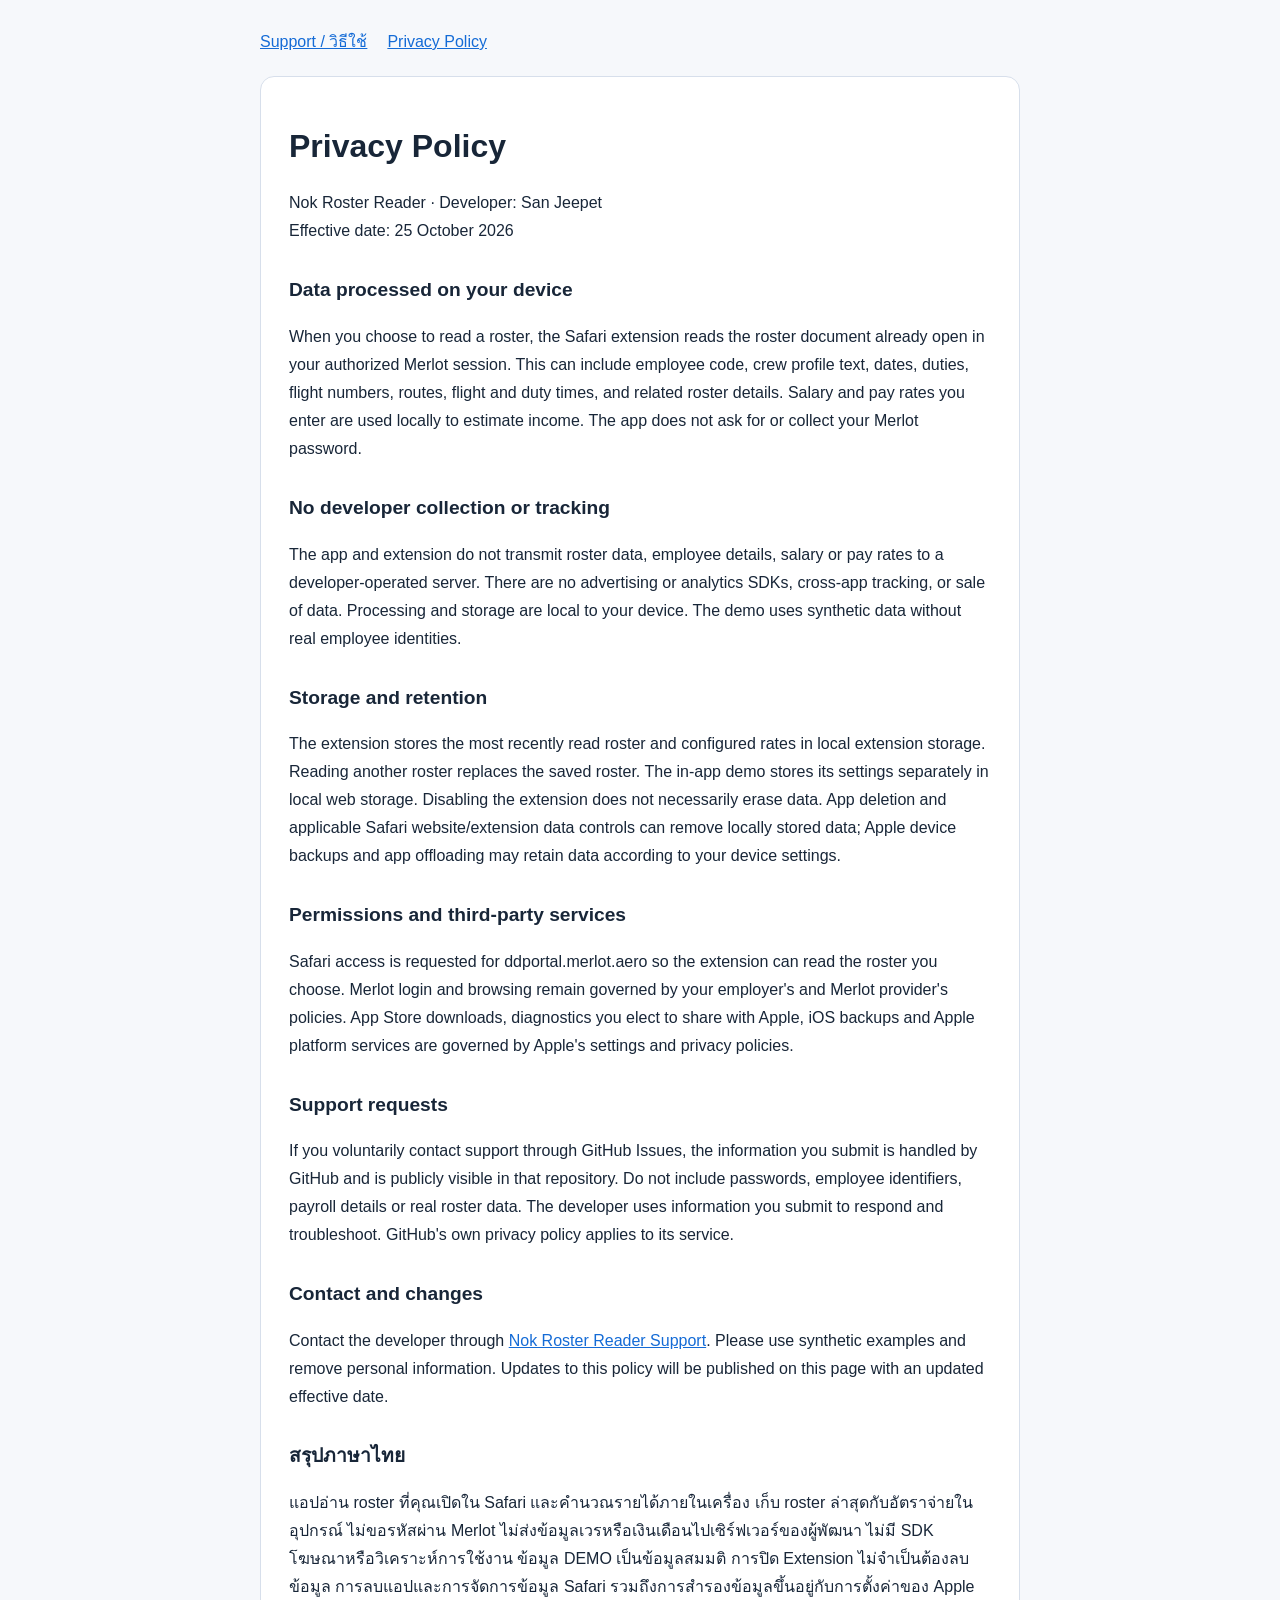
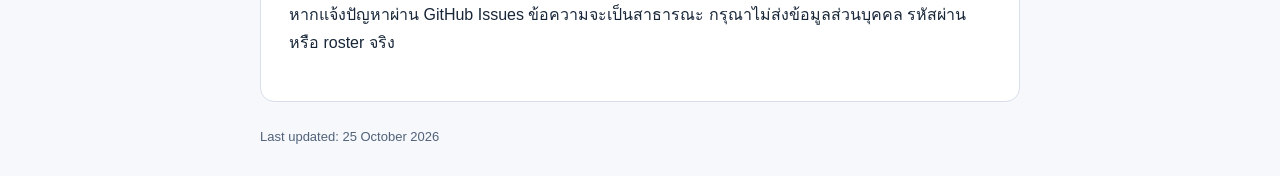
==== privacy.html @ a8490b27 "Publish support and privacy pages for Nok Roster Reader" ====
<!doctype html><html lang="en"><head><meta charset="utf-8"><meta name="viewport" content="width=device-width,initial-scale=1"><title>Nok Roster Reader — Privacy Policy</title><link rel="stylesheet" href="style.css"></head><body><nav><a href="index.html">Support / วิธีใช้</a><a href="privacy.html">Privacy Policy</a></nav><main><h1>Privacy Policy</h1><p>Nok Roster Reader · Developer: San Jeepet<br>Effective date: 25 October 2026</p><h2>Data processed on your device</h2><p>When you choose to read a roster, the Safari extension reads the roster document already open in your authorized Merlot session. This can include employee code, crew profile text, dates, duties, flight numbers, routes, flight and duty times, and related roster details. Salary and pay rates you enter are used locally to estimate income. The app does not ask for or collect your Merlot password.</p><h2>No developer collection or tracking</h2><p>The app and extension do not transmit roster data, employee details, salary or pay rates to a developer-operated server. There are no advertising or analytics SDKs, cross-app tracking, or sale of data. Processing and storage are local to your device. The demo uses synthetic data without real employee identities.</p><h2>Storage and retention</h2><p>The extension stores the most recently read roster and configured rates in local extension storage. Reading another roster replaces the saved roster. The in-app demo stores its settings separately in local web storage. Disabling the extension does not necessarily erase data. App deletion and applicable Safari website/extension data controls can remove locally stored data; Apple device backups and app offloading may retain data according to your device settings.</p><h2>Permissions and third-party services</h2><p>Safari access is requested for ddportal.merlot.aero so the extension can read the roster you choose. Merlot login and browsing remain governed by your employer's and Merlot provider's policies. App Store downloads, diagnostics you elect to share with Apple, iOS backups and Apple platform services are governed by Apple's settings and privacy policies.</p><h2>Support requests</h2><p>If you voluntarily contact support through GitHub Issues, the information you submit is handled by GitHub and is publicly visible in that repository. Do not include passwords, employee identifiers, payroll details or real roster data. The developer uses information you submit to respond and troubleshoot. GitHub's own privacy policy applies to its service.</p><h2>Contact and changes</h2><p>Contact the developer through <a href="https://github.com/Darklz/nok-roster-support/issues">Nok Roster Reader Support</a>. Please use synthetic examples and remove personal information. Updates to this policy will be published on this page with an updated effective date.</p><h2 lang="th">สรุปภาษาไทย</h2><p lang="th">แอปอ่าน roster ที่คุณเปิดใน Safari และคำนวณรายได้ภายในเครื่อง เก็บ roster ล่าสุดกับอัตราจ่ายในอุปกรณ์ ไม่ขอรหัสผ่าน Merlot ไม่ส่งข้อมูลเวรหรือเงินเดือนไปเซิร์ฟเวอร์ของผู้พัฒนา ไม่มี SDK โฆษณาหรือวิเคราะห์การใช้งาน ข้อมูล DEMO เป็นข้อมูลสมมติ การปิด Extension ไม่จำเป็นต้องลบข้อมูล การลบแอปและการจัดการข้อมูล Safari รวมถึงการสำรองข้อมูลขึ้นอยู่กับการตั้งค่าของ Apple หากแจ้งปัญหาผ่าน GitHub Issues ข้อความจะเป็นสาธารณะ กรุณาไม่ส่งข้อมูลส่วนบุคคล รหัสผ่าน หรือ roster จริง</p></main><footer>Last updated: 25 October 2026</footer></body></html>
---- style.css ----
:root{font:16px/1.75 -apple-system,BlinkMacSystemFont,"Segoe UI",sans-serif;color:#182638;background:#f6f8fb}*{box-sizing:border-box}body{max-width:800px;margin:auto;padding:28px 20px}main{background:white;border:1px solid #d7dfeb;padding:28px;border-radius:14px}h1{line-height:1.3}h2{font-size:1.2rem;margin-top:28px}nav{display:flex;gap:20px;flex-wrap:wrap;margin-bottom:20px}a{color:#146bd6}footer{font-size:13px;color:#52627a;margin-top:24px}.notice{padding:14px;background:#fff4cf;border-radius:8px}
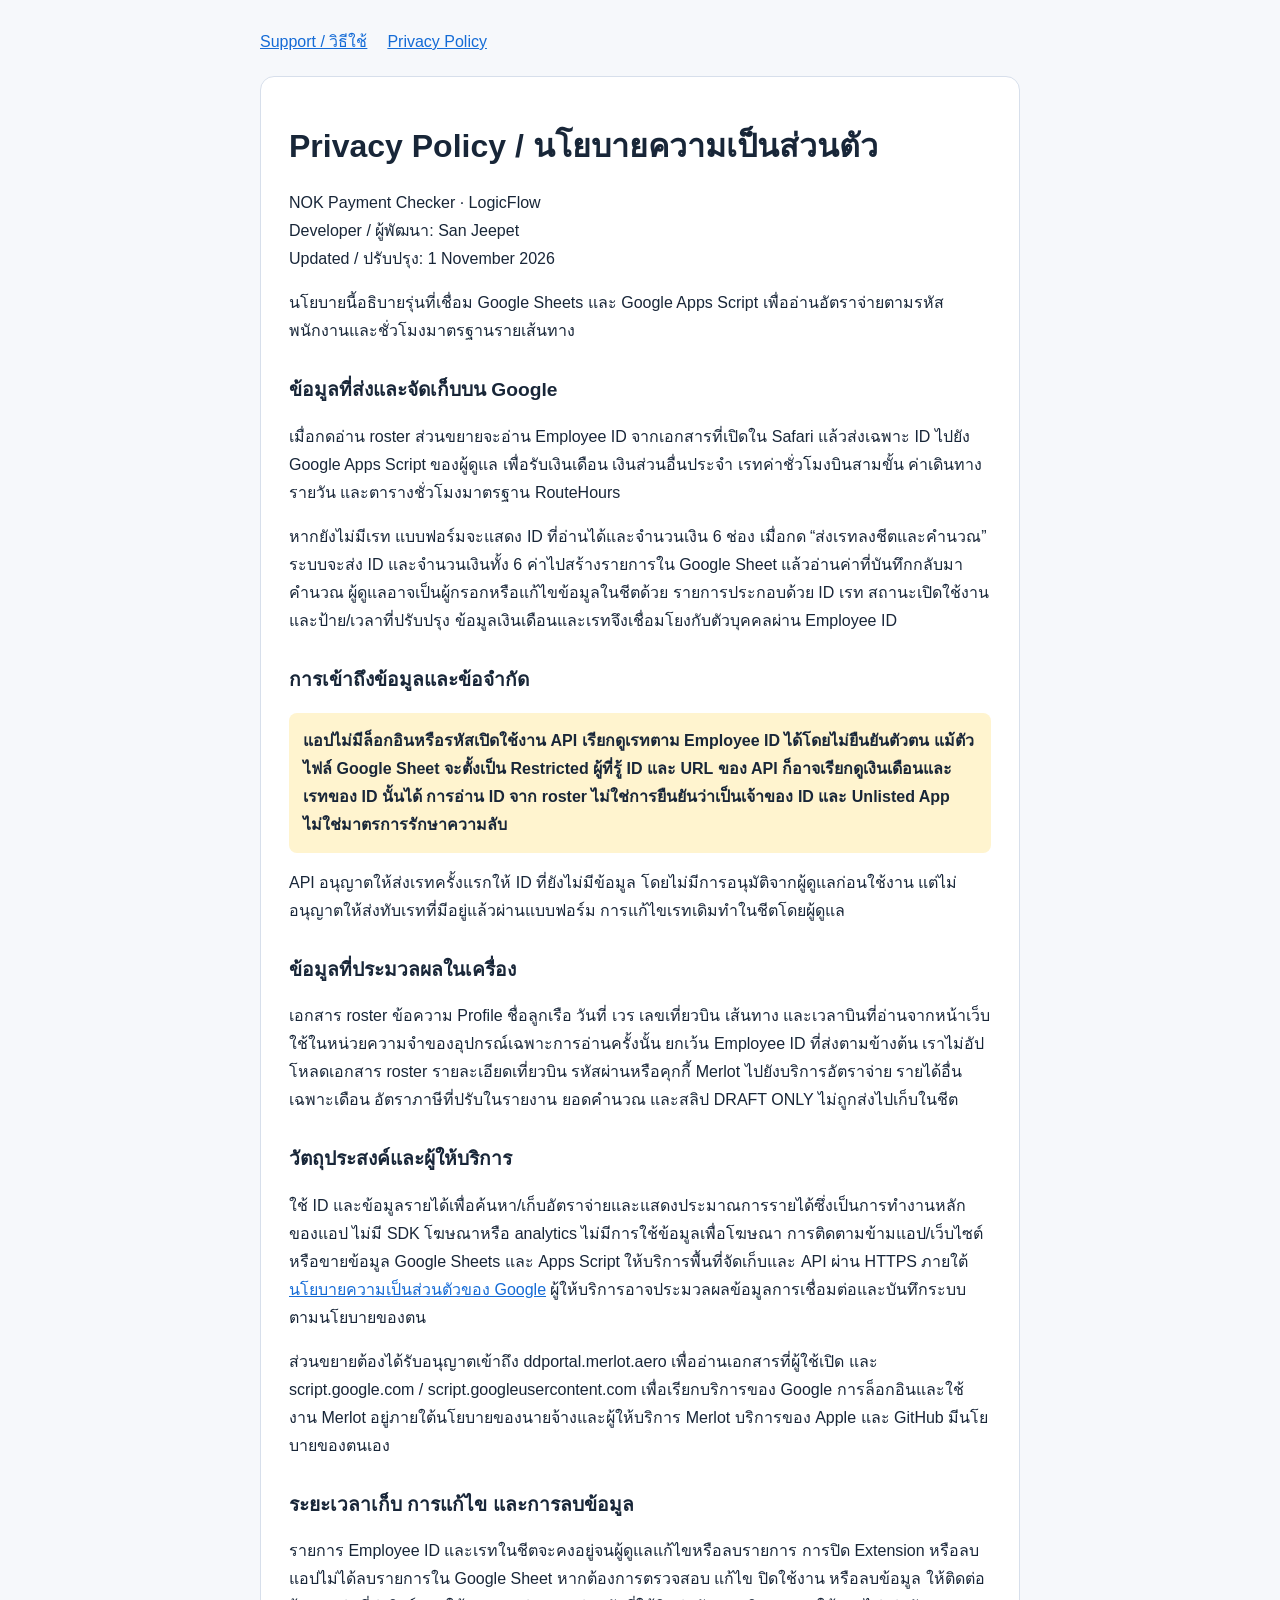
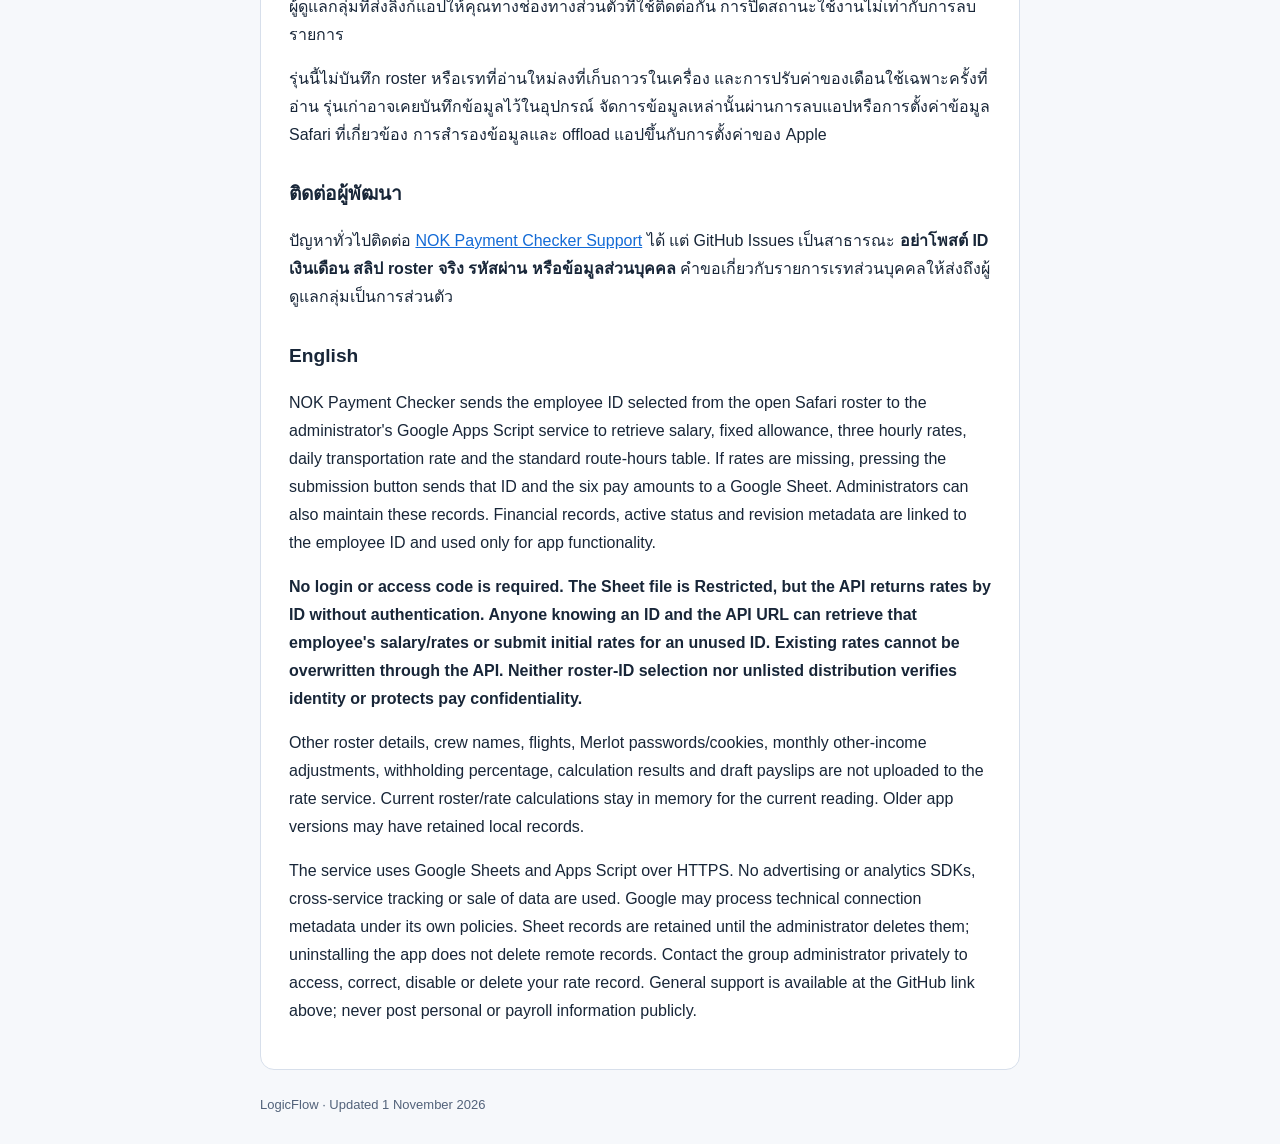
==== commit 07049627: "Update support and privacy for Google Sheets rates" ====
--- a/privacy.html
+++ b/privacy.html
@@ -1 +1,31 @@
-<!doctype html><html lang="en"><head><meta charset="utf-8"><meta name="viewport" content="width=device-width,initial-scale=1"><title>Nok Roster Reader — Privacy Policy</title><link rel="stylesheet" href="style.css"></head><body><nav><a href="index.html">Support / วิธีใช้</a><a href="privacy.html">Privacy Policy</a></nav><main><h1>Privacy Policy</h1><p>Nok Roster Reader · Developer: San Jeepet<br>Effective date: 25 October 2026</p><h2>Data processed on your device</h2><p>When you choose to read a roster, the Safari extension reads the roster document already open in your authorized Merlot session. This can include employee code, crew profile text, dates, duties, flight numbers, routes, flight and duty times, and related roster details. Salary and pay rates you enter are used locally to estimate income. The app does not ask for or collect your Merlot password.</p><h2>No developer collection or tracking</h2><p>The app and extension do not transmit roster data, employee details, salary or pay rates to a developer-operated server. There are no advertising or analytics SDKs, cross-app tracking, or sale of data. Processing and storage are local to your device. The demo uses synthetic data without real employee identities.</p><h2>Storage and retention</h2><p>The extension stores the most recently read roster and configured rates in local extension storage. Reading another roster replaces the saved roster. The in-app demo stores its settings separately in local web storage. Disabling the extension does not necessarily erase data. App deletion and applicable Safari website/extension data controls can remove locally stored data; Apple device backups and app offloading may retain data according to your device settings.</p><h2>Permissions and third-party services</h2><p>Safari access is requested for ddportal.merlot.aero so the extension can read the roster you choose. Merlot login and browsing remain governed by your employer's and Merlot provider's policies. App Store downloads, diagnostics you elect to share with Apple, iOS backups and Apple platform services are governed by Apple's settings and privacy policies.</p><h2>Support requests</h2><p>If you voluntarily contact support through GitHub Issues, the information you submit is handled by GitHub and is publicly visible in that repository. Do not include passwords, employee identifiers, payroll details or real roster data. The developer uses information you submit to respond and troubleshoot. GitHub's own privacy policy applies to its service.</p><h2>Contact and changes</h2><p>Contact the developer through <a href="https://github.com/Darklz/nok-roster-support/issues">Nok Roster Reader Support</a>. Please use synthetic examples and remove personal information. Updates to this policy will be published on this page with an updated effective date.</p><h2 lang="th">สรุปภาษาไทย</h2><p lang="th">แอปอ่าน roster ที่คุณเปิดใน Safari และคำนวณรายได้ภายในเครื่อง เก็บ roster ล่าสุดกับอัตราจ่ายในอุปกรณ์ ไม่ขอรหัสผ่าน Merlot ไม่ส่งข้อมูลเวรหรือเงินเดือนไปเซิร์ฟเวอร์ของผู้พัฒนา ไม่มี SDK โฆษณาหรือวิเคราะห์การใช้งาน ข้อมูล DEMO เป็นข้อมูลสมมติ การปิด Extension ไม่จำเป็นต้องลบข้อมูล การลบแอปและการจัดการข้อมูล Safari รวมถึงการสำรองข้อมูลขึ้นอยู่กับการตั้งค่าของ Apple หากแจ้งปัญหาผ่าน GitHub Issues ข้อความจะเป็นสาธารณะ กรุณาไม่ส่งข้อมูลส่วนบุคคล รหัสผ่าน หรือ roster จริง</p></main><footer>Last updated: 25 October 2026</footer></body></html>
+<!doctype html>
+<html lang="th">
+<head><meta charset="utf-8"><meta name="viewport" content="width=device-width,initial-scale=1"><title>NOK Payment Checker — Privacy Policy</title><link rel="stylesheet" href="style.css"></head>
+<body><nav><a href="index.html">Support / วิธีใช้</a><a href="privacy.html">Privacy Policy</a></nav><main>
+<h1>Privacy Policy / นโยบายความเป็นส่วนตัว</h1>
+<p>NOK Payment Checker · LogicFlow<br>Developer / ผู้พัฒนา: San Jeepet<br>Updated / ปรับปรุง: 1 November 2026</p>
+<p>นโยบายนี้อธิบายรุ่นที่เชื่อม Google Sheets และ Google Apps Script เพื่ออ่านอัตราจ่ายตามรหัสพนักงานและชั่วโมงมาตรฐานรายเส้นทาง</p>
+<h2>ข้อมูลที่ส่งและจัดเก็บบน Google</h2>
+<p>เมื่อกดอ่าน roster ส่วนขยายจะอ่าน Employee ID จากเอกสารที่เปิดใน Safari แล้วส่งเฉพาะ ID ไปยัง Google Apps Script ของผู้ดูแล เพื่อรับเงินเดือน เงินส่วนอื่นประจำ เรทค่าชั่วโมงบินสามขั้น ค่าเดินทางรายวัน และตารางชั่วโมงมาตรฐาน RouteHours</p>
+<p>หากยังไม่มีเรท แบบฟอร์มจะแสดง ID ที่อ่านได้และจำนวนเงิน 6 ช่อง เมื่อกด “ส่งเรทลงชีตและคำนวณ” ระบบจะส่ง ID และจำนวนเงินทั้ง 6 ค่าไปสร้างรายการใน Google Sheet แล้วอ่านค่าที่บันทึกกลับมาคำนวณ ผู้ดูแลอาจเป็นผู้กรอกหรือแก้ไขข้อมูลในชีตด้วย รายการประกอบด้วย ID เรท สถานะเปิดใช้งาน และป้าย/เวลาที่ปรับปรุง ข้อมูลเงินเดือนและเรทจึงเชื่อมโยงกับตัวบุคคลผ่าน Employee ID</p>
+<h2>การเข้าถึงข้อมูลและข้อจำกัด</h2>
+<p class="notice"><strong>แอปไม่มีล็อกอินหรือรหัสเปิดใช้งาน API เรียกดูเรทตาม Employee ID ได้โดยไม่ยืนยันตัวตน แม้ตัวไฟล์ Google Sheet จะตั้งเป็น Restricted ผู้ที่รู้ ID และ URL ของ API ก็อาจเรียกดูเงินเดือนและเรทของ ID นั้นได้ การอ่าน ID จาก roster ไม่ใช่การยืนยันว่าเป็นเจ้าของ ID และ Unlisted App ไม่ใช่มาตรการรักษาความลับ</strong></p>
+<p>API อนุญาตให้ส่งเรทครั้งแรกให้ ID ที่ยังไม่มีข้อมูล โดยไม่มีการอนุมัติจากผู้ดูแลก่อนใช้งาน แต่ไม่อนุญาตให้ส่งทับเรทที่มีอยู่แล้วผ่านแบบฟอร์ม การแก้ไขเรทเดิมทำในชีตโดยผู้ดูแล</p>
+<h2>ข้อมูลที่ประมวลผลในเครื่อง</h2>
+<p>เอกสาร roster ข้อความ Profile ชื่อลูกเรือ วันที่ เวร เลขเที่ยวบิน เส้นทาง และเวลาบินที่อ่านจากหน้าเว็บ ใช้ในหน่วยความจำของอุปกรณ์เฉพาะการอ่านครั้งนั้น ยกเว้น Employee ID ที่ส่งตามข้างต้น เราไม่อัปโหลดเอกสาร roster รายละเอียดเที่ยวบิน รหัสผ่านหรือคุกกี้ Merlot ไปยังบริการอัตราจ่าย รายได้อื่นเฉพาะเดือน อัตราภาษีที่ปรับในรายงาน ยอดคำนวณ และสลิป DRAFT ONLY ไม่ถูกส่งไปเก็บในชีต</p>
+<h2>วัตถุประสงค์และผู้ให้บริการ</h2>
+<p>ใช้ ID และข้อมูลรายได้เพื่อค้นหา/เก็บอัตราจ่ายและแสดงประมาณการรายได้ซึ่งเป็นการทำงานหลักของแอป ไม่มี SDK โฆษณาหรือ analytics ไม่มีการใช้ข้อมูลเพื่อโฆษณา การติดตามข้ามแอป/เว็บไซต์ หรือขายข้อมูล Google Sheets และ Apps Script ให้บริการพื้นที่จัดเก็บและ API ผ่าน HTTPS ภายใต้ <a href="https://policies.google.com/privacy">นโยบายความเป็นส่วนตัวของ Google</a> ผู้ให้บริการอาจประมวลผลข้อมูลการเชื่อมต่อและบันทึกระบบตามนโยบายของตน</p>
+<p>ส่วนขยายต้องได้รับอนุญาตเข้าถึง ddportal.merlot.aero เพื่ออ่านเอกสารที่ผู้ใช้เปิด และ script.google.com / script.googleusercontent.com เพื่อเรียกบริการของ Google การล็อกอินและใช้งาน Merlot อยู่ภายใต้นโยบายของนายจ้างและผู้ให้บริการ Merlot บริการของ Apple และ GitHub มีนโยบายของตนเอง</p>
+<h2>ระยะเวลาเก็บ การแก้ไข และการลบข้อมูล</h2>
+<p>รายการ Employee ID และเรทในชีตจะคงอยู่จนผู้ดูแลแก้ไขหรือลบรายการ การปิด Extension หรือลบแอปไม่ได้ลบรายการใน Google Sheet หากต้องการตรวจสอบ แก้ไข ปิดใช้งาน หรือลบข้อมูล ให้ติดต่อผู้ดูแลกลุ่มที่ส่งลิงก์แอปให้คุณทางช่องทางส่วนตัวที่ใช้ติดต่อกัน การปิดสถานะใช้งานไม่เท่ากับการลบรายการ</p>
+<p>รุ่นนี้ไม่บันทึก roster หรือเรทที่อ่านใหม่ลงที่เก็บถาวรในเครื่อง และการปรับค่าของเดือนใช้เฉพาะครั้งที่อ่าน รุ่นเก่าอาจเคยบันทึกข้อมูลไว้ในอุปกรณ์ จัดการข้อมูลเหล่านั้นผ่านการลบแอปหรือการตั้งค่าข้อมูล Safari ที่เกี่ยวข้อง การสำรองข้อมูลและ offload แอปขึ้นกับการตั้งค่าของ Apple</p>
+<h2>ติดต่อผู้พัฒนา</h2>
+<p>ปัญหาทั่วไปติดต่อ <a href="https://github.com/Darklz/nok-roster-support/issues">NOK Payment Checker Support</a> ได้ แต่ GitHub Issues เป็นสาธารณะ <strong>อย่าโพสต์ ID เงินเดือน สลิป roster จริง รหัสผ่าน หรือข้อมูลส่วนบุคคล</strong> คำขอเกี่ยวกับรายการเรทส่วนบุคคลให้ส่งถึงผู้ดูแลกลุ่มเป็นการส่วนตัว</p>
+<h2 lang="en">English</h2>
+<div lang="en">
+<p>NOK Payment Checker sends the employee ID selected from the open Safari roster to the administrator's Google Apps Script service to retrieve salary, fixed allowance, three hourly rates, daily transportation rate and the standard route-hours table. If rates are missing, pressing the submission button sends that ID and the six pay amounts to a Google Sheet. Administrators can also maintain these records. Financial records, active status and revision metadata are linked to the employee ID and used only for app functionality.</p>
+<p><strong>No login or access code is required. The Sheet file is Restricted, but the API returns rates by ID without authentication. Anyone knowing an ID and the API URL can retrieve that employee's salary/rates or submit initial rates for an unused ID. Existing rates cannot be overwritten through the API. Neither roster-ID selection nor unlisted distribution verifies identity or protects pay confidentiality.</strong></p>
+<p>Other roster details, crew names, flights, Merlot passwords/cookies, monthly other-income adjustments, withholding percentage, calculation results and draft payslips are not uploaded to the rate service. Current roster/rate calculations stay in memory for the current reading. Older app versions may have retained local records.</p>
+<p>The service uses Google Sheets and Apps Script over HTTPS. No advertising or analytics SDKs, cross-service tracking or sale of data are used. Google may process technical connection metadata under its own policies. Sheet records are retained until the administrator deletes them; uninstalling the app does not delete remote records. Contact the group administrator privately to access, correct, disable or delete your rate record. General support is available at the GitHub link above; never post personal or payroll information publicly.</p>
+</div>
+</main><footer>LogicFlow · Updated 1 November 2026</footer></body></html>
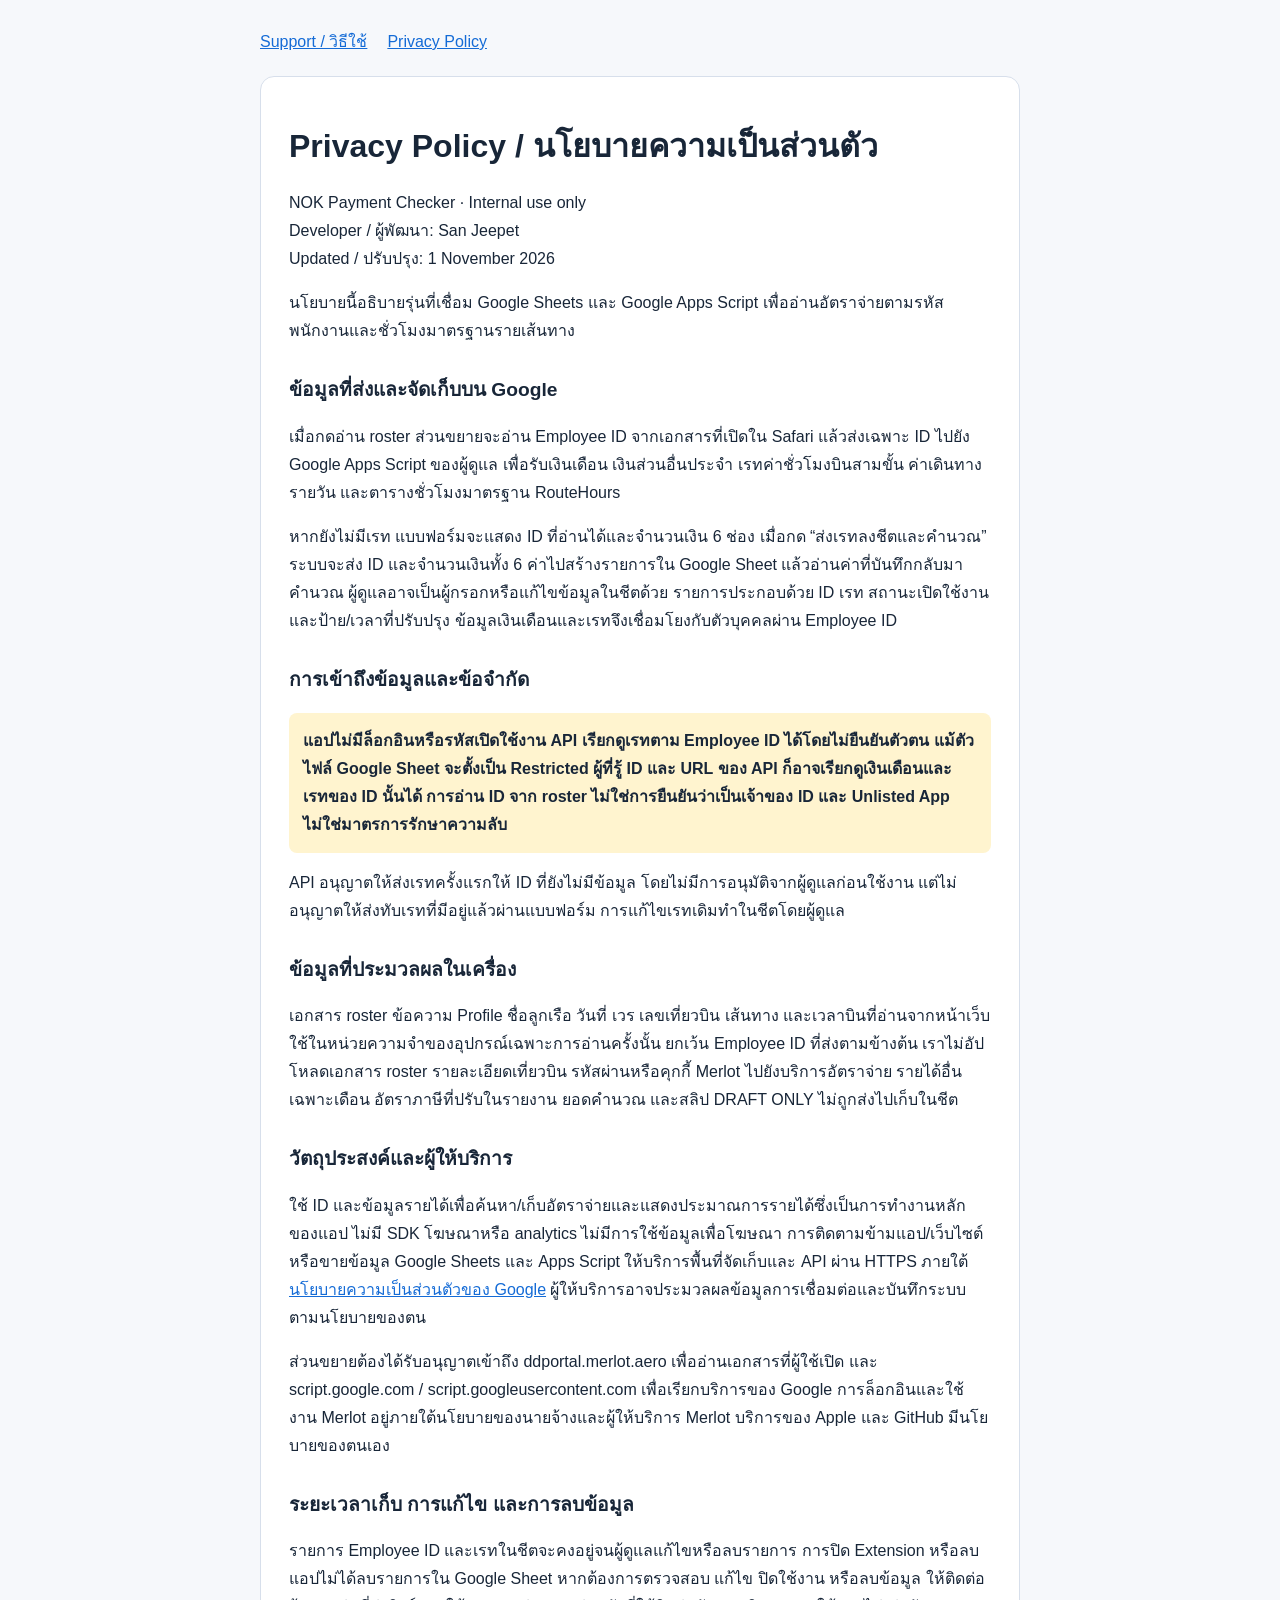
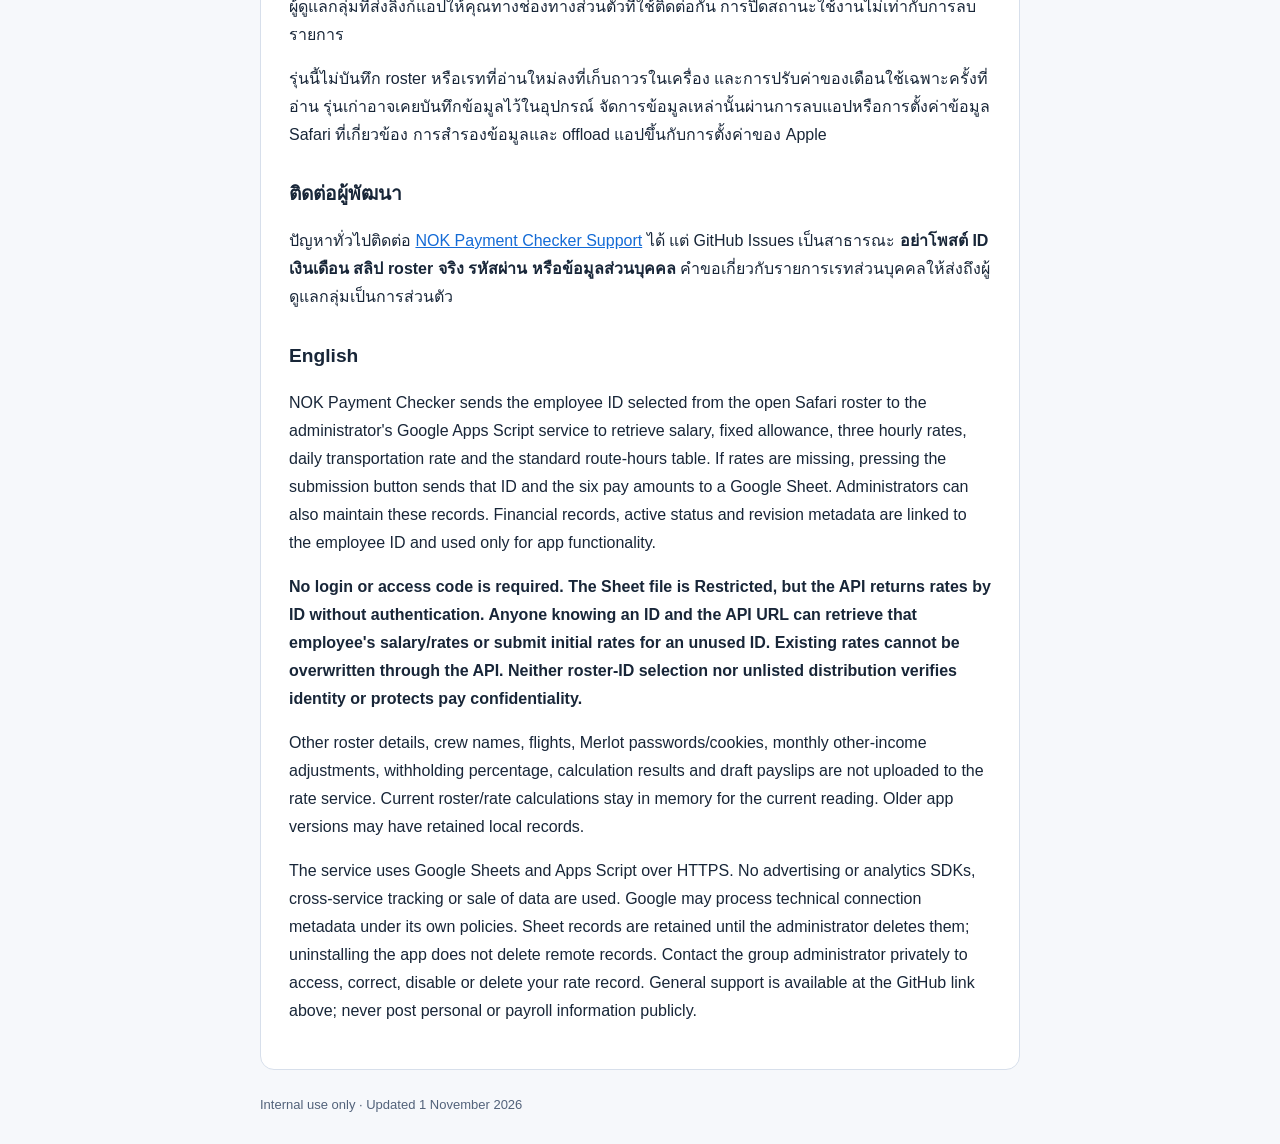
==== commit e282ffdb: "Replace LogicFlow credit with Internal use only" ====
--- a/privacy.html
+++ b/privacy.html
@@ -3,7 +3,7 @@
 <head><meta charset="utf-8"><meta name="viewport" content="width=device-width,initial-scale=1"><title>NOK Payment Checker — Privacy Policy</title><link rel="stylesheet" href="style.css"></head>
 <body><nav><a href="index.html">Support / วิธีใช้</a><a href="privacy.html">Privacy Policy</a></nav><main>
 <h1>Privacy Policy / นโยบายความเป็นส่วนตัว</h1>
-<p>NOK Payment Checker · LogicFlow<br>Developer / ผู้พัฒนา: San Jeepet<br>Updated / ปรับปรุง: 1 November 2026</p>
+<p>NOK Payment Checker · Internal use only<br>Developer / ผู้พัฒนา: San Jeepet<br>Updated / ปรับปรุง: 1 November 2026</p>
 <p>นโยบายนี้อธิบายรุ่นที่เชื่อม Google Sheets และ Google Apps Script เพื่ออ่านอัตราจ่ายตามรหัสพนักงานและชั่วโมงมาตรฐานรายเส้นทาง</p>
 <h2>ข้อมูลที่ส่งและจัดเก็บบน Google</h2>
 <p>เมื่อกดอ่าน roster ส่วนขยายจะอ่าน Employee ID จากเอกสารที่เปิดใน Safari แล้วส่งเฉพาะ ID ไปยัง Google Apps Script ของผู้ดูแล เพื่อรับเงินเดือน เงินส่วนอื่นประจำ เรทค่าชั่วโมงบินสามขั้น ค่าเดินทางรายวัน และตารางชั่วโมงมาตรฐาน RouteHours</p>
@@ -28,4 +28,4 @@
 <p>Other roster details, crew names, flights, Merlot passwords/cookies, monthly other-income adjustments, withholding percentage, calculation results and draft payslips are not uploaded to the rate service. Current roster/rate calculations stay in memory for the current reading. Older app versions may have retained local records.</p>
 <p>The service uses Google Sheets and Apps Script over HTTPS. No advertising or analytics SDKs, cross-service tracking or sale of data are used. Google may process technical connection metadata under its own policies. Sheet records are retained until the administrator deletes them; uninstalling the app does not delete remote records. Contact the group administrator privately to access, correct, disable or delete your rate record. General support is available at the GitHub link above; never post personal or payroll information publicly.</p>
 </div>
-</main><footer>LogicFlow · Updated 1 November 2026</footer></body></html>
+</main><footer>Internal use only · Updated 1 November 2026</footer></body></html>
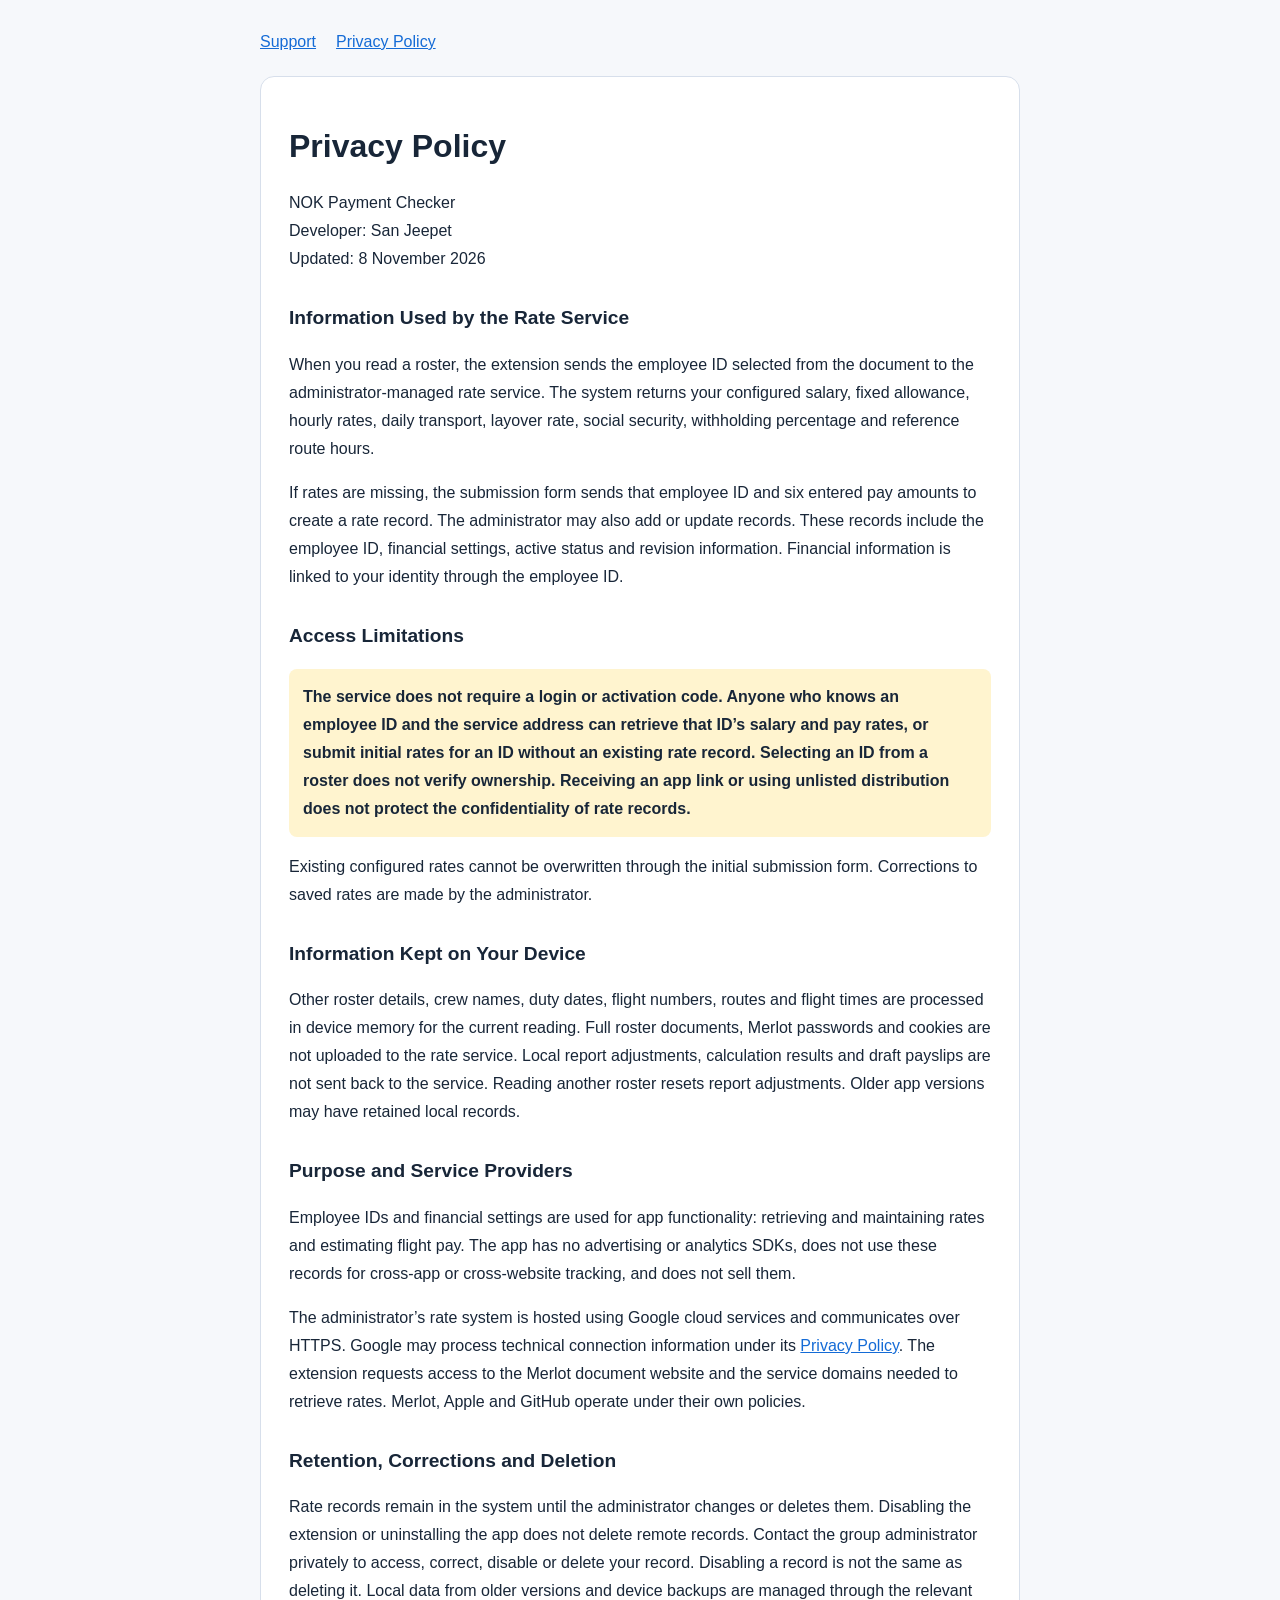
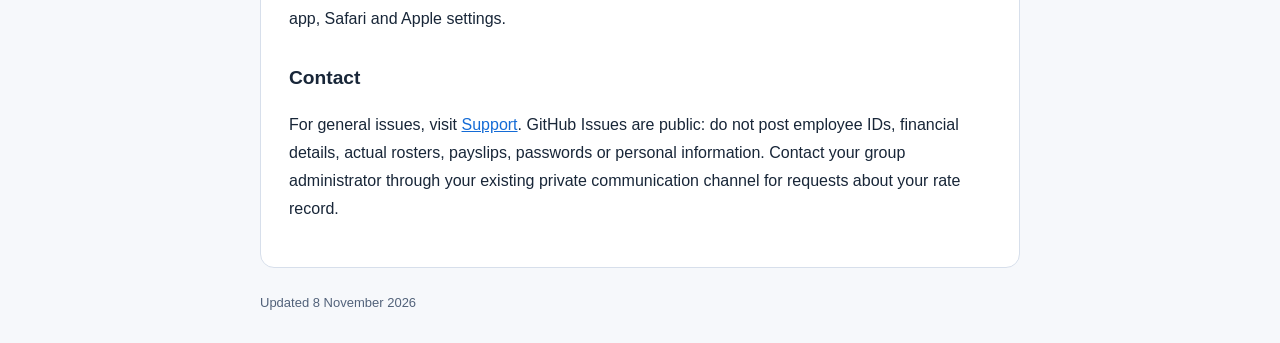
==== commit 8e42a0ca: "Simplify support and setup language around the rate service" ====
--- a/privacy.html
+++ b/privacy.html
@@ -1,31 +1,14 @@
 <!doctype html>
-<html lang="th">
-<head><meta charset="utf-8"><meta name="viewport" content="width=device-width,initial-scale=1"><title>NOK Payment Checker — Privacy Policy</title><link rel="stylesheet" href="style.css"></head>
-<body><nav><a href="index.html">Support / วิธีใช้</a><a href="privacy.html">Privacy Policy</a></nav><main>
-<h1>Privacy Policy / นโยบายความเป็นส่วนตัว</h1>
-<p>NOK Payment Checker · Internal use only<br>Developer / ผู้พัฒนา: San Jeepet<br>Updated / ปรับปรุง: 1 November 2026</p>
-<p>นโยบายนี้อธิบายรุ่นที่เชื่อม Google Sheets และ Google Apps Script เพื่ออ่านอัตราจ่ายตามรหัสพนักงานและชั่วโมงมาตรฐานรายเส้นทาง</p>
-<h2>ข้อมูลที่ส่งและจัดเก็บบน Google</h2>
-<p>เมื่อกดอ่าน roster ส่วนขยายจะอ่าน Employee ID จากเอกสารที่เปิดใน Safari แล้วส่งเฉพาะ ID ไปยัง Google Apps Script ของผู้ดูแล เพื่อรับเงินเดือน เงินส่วนอื่นประจำ เรทค่าชั่วโมงบินสามขั้น ค่าเดินทางรายวัน และตารางชั่วโมงมาตรฐาน RouteHours</p>
-<p>หากยังไม่มีเรท แบบฟอร์มจะแสดง ID ที่อ่านได้และจำนวนเงิน 6 ช่อง เมื่อกด “ส่งเรทลงชีตและคำนวณ” ระบบจะส่ง ID และจำนวนเงินทั้ง 6 ค่าไปสร้างรายการใน Google Sheet แล้วอ่านค่าที่บันทึกกลับมาคำนวณ ผู้ดูแลอาจเป็นผู้กรอกหรือแก้ไขข้อมูลในชีตด้วย รายการประกอบด้วย ID เรท สถานะเปิดใช้งาน และป้าย/เวลาที่ปรับปรุง ข้อมูลเงินเดือนและเรทจึงเชื่อมโยงกับตัวบุคคลผ่าน Employee ID</p>
-<h2>การเข้าถึงข้อมูลและข้อจำกัด</h2>
-<p class="notice"><strong>แอปไม่มีล็อกอินหรือรหัสเปิดใช้งาน API เรียกดูเรทตาม Employee ID ได้โดยไม่ยืนยันตัวตน แม้ตัวไฟล์ Google Sheet จะตั้งเป็น Restricted ผู้ที่รู้ ID และ URL ของ API ก็อาจเรียกดูเงินเดือนและเรทของ ID นั้นได้ การอ่าน ID จาก roster ไม่ใช่การยืนยันว่าเป็นเจ้าของ ID และ Unlisted App ไม่ใช่มาตรการรักษาความลับ</strong></p>
-<p>API อนุญาตให้ส่งเรทครั้งแรกให้ ID ที่ยังไม่มีข้อมูล โดยไม่มีการอนุมัติจากผู้ดูแลก่อนใช้งาน แต่ไม่อนุญาตให้ส่งทับเรทที่มีอยู่แล้วผ่านแบบฟอร์ม การแก้ไขเรทเดิมทำในชีตโดยผู้ดูแล</p>
-<h2>ข้อมูลที่ประมวลผลในเครื่อง</h2>
-<p>เอกสาร roster ข้อความ Profile ชื่อลูกเรือ วันที่ เวร เลขเที่ยวบิน เส้นทาง และเวลาบินที่อ่านจากหน้าเว็บ ใช้ในหน่วยความจำของอุปกรณ์เฉพาะการอ่านครั้งนั้น ยกเว้น Employee ID ที่ส่งตามข้างต้น เราไม่อัปโหลดเอกสาร roster รายละเอียดเที่ยวบิน รหัสผ่านหรือคุกกี้ Merlot ไปยังบริการอัตราจ่าย รายได้อื่นเฉพาะเดือน อัตราภาษีที่ปรับในรายงาน ยอดคำนวณ และสลิป DRAFT ONLY ไม่ถูกส่งไปเก็บในชีต</p>
-<h2>วัตถุประสงค์และผู้ให้บริการ</h2>
-<p>ใช้ ID และข้อมูลรายได้เพื่อค้นหา/เก็บอัตราจ่ายและแสดงประมาณการรายได้ซึ่งเป็นการทำงานหลักของแอป ไม่มี SDK โฆษณาหรือ analytics ไม่มีการใช้ข้อมูลเพื่อโฆษณา การติดตามข้ามแอป/เว็บไซต์ หรือขายข้อมูล Google Sheets และ Apps Script ให้บริการพื้นที่จัดเก็บและ API ผ่าน HTTPS ภายใต้ <a href="https://policies.google.com/privacy">นโยบายความเป็นส่วนตัวของ Google</a> ผู้ให้บริการอาจประมวลผลข้อมูลการเชื่อมต่อและบันทึกระบบตามนโยบายของตน</p>
-<p>ส่วนขยายต้องได้รับอนุญาตเข้าถึง ddportal.merlot.aero เพื่ออ่านเอกสารที่ผู้ใช้เปิด และ script.google.com / script.googleusercontent.com เพื่อเรียกบริการของ Google การล็อกอินและใช้งาน Merlot อยู่ภายใต้นโยบายของนายจ้างและผู้ให้บริการ Merlot บริการของ Apple และ GitHub มีนโยบายของตนเอง</p>
-<h2>ระยะเวลาเก็บ การแก้ไข และการลบข้อมูล</h2>
-<p>รายการ Employee ID และเรทในชีตจะคงอยู่จนผู้ดูแลแก้ไขหรือลบรายการ การปิด Extension หรือลบแอปไม่ได้ลบรายการใน Google Sheet หากต้องการตรวจสอบ แก้ไข ปิดใช้งาน หรือลบข้อมูล ให้ติดต่อผู้ดูแลกลุ่มที่ส่งลิงก์แอปให้คุณทางช่องทางส่วนตัวที่ใช้ติดต่อกัน การปิดสถานะใช้งานไม่เท่ากับการลบรายการ</p>
-<p>รุ่นนี้ไม่บันทึก roster หรือเรทที่อ่านใหม่ลงที่เก็บถาวรในเครื่อง และการปรับค่าของเดือนใช้เฉพาะครั้งที่อ่าน รุ่นเก่าอาจเคยบันทึกข้อมูลไว้ในอุปกรณ์ จัดการข้อมูลเหล่านั้นผ่านการลบแอปหรือการตั้งค่าข้อมูล Safari ที่เกี่ยวข้อง การสำรองข้อมูลและ offload แอปขึ้นกับการตั้งค่าของ Apple</p>
-<h2>ติดต่อผู้พัฒนา</h2>
-<p>ปัญหาทั่วไปติดต่อ <a href="https://github.com/Darklz/nok-roster-support/issues">NOK Payment Checker Support</a> ได้ แต่ GitHub Issues เป็นสาธารณะ <strong>อย่าโพสต์ ID เงินเดือน สลิป roster จริง รหัสผ่าน หรือข้อมูลส่วนบุคคล</strong> คำขอเกี่ยวกับรายการเรทส่วนบุคคลให้ส่งถึงผู้ดูแลกลุ่มเป็นการส่วนตัว</p>
-<h2 lang="en">English</h2>
-<div lang="en">
-<p>NOK Payment Checker sends the employee ID selected from the open Safari roster to the administrator's Google Apps Script service to retrieve salary, fixed allowance, three hourly rates, daily transportation rate and the standard route-hours table. If rates are missing, pressing the submission button sends that ID and the six pay amounts to a Google Sheet. Administrators can also maintain these records. Financial records, active status and revision metadata are linked to the employee ID and used only for app functionality.</p>
-<p><strong>No login or access code is required. The Sheet file is Restricted, but the API returns rates by ID without authentication. Anyone knowing an ID and the API URL can retrieve that employee's salary/rates or submit initial rates for an unused ID. Existing rates cannot be overwritten through the API. Neither roster-ID selection nor unlisted distribution verifies identity or protects pay confidentiality.</strong></p>
-<p>Other roster details, crew names, flights, Merlot passwords/cookies, monthly other-income adjustments, withholding percentage, calculation results and draft payslips are not uploaded to the rate service. Current roster/rate calculations stay in memory for the current reading. Older app versions may have retained local records.</p>
-<p>The service uses Google Sheets and Apps Script over HTTPS. No advertising or analytics SDKs, cross-service tracking or sale of data are used. Google may process technical connection metadata under its own policies. Sheet records are retained until the administrator deletes them; uninstalling the app does not delete remote records. Contact the group administrator privately to access, correct, disable or delete your rate record. General support is available at the GitHub link above; never post personal or payroll information publicly.</p>
-</div>
-</main><footer>Internal use only · Updated 1 November 2026</footer></body></html>
+<html lang="en"><head><meta charset="utf-8"><meta name="viewport" content="width=device-width,initial-scale=1"><title>NOK Payment Checker — Privacy Policy</title><link rel="stylesheet" href="style.css"></head><body>
+<nav><a href="index.html">Support</a><a href="privacy.html">Privacy Policy</a></nav><main>
+<h1>Privacy Policy</h1><p>NOK Payment Checker<br>Developer: San Jeepet<br>Updated: 8 November 2026</p>
+<h2>Information Used by the Rate Service</h2><p>When you read a roster, the extension sends the employee ID selected from the document to the administrator-managed rate service. The system returns your configured salary, fixed allowance, hourly rates, daily transport, layover rate, social security, withholding percentage and reference route hours.</p>
+<p>If rates are missing, the submission form sends that employee ID and six entered pay amounts to create a rate record. The administrator may also add or update records. These records include the employee ID, financial settings, active status and revision information. Financial information is linked to your identity through the employee ID.</p>
+<h2>Access Limitations</h2><p class="notice"><strong>The service does not require a login or activation code. Anyone who knows an employee ID and the service address can retrieve that ID’s salary and pay rates, or submit initial rates for an ID without an existing rate record. Selecting an ID from a roster does not verify ownership. Receiving an app link or using unlisted distribution does not protect the confidentiality of rate records.</strong></p>
+<p>Existing configured rates cannot be overwritten through the initial submission form. Corrections to saved rates are made by the administrator.</p>
+<h2>Information Kept on Your Device</h2><p>Other roster details, crew names, duty dates, flight numbers, routes and flight times are processed in device memory for the current reading. Full roster documents, Merlot passwords and cookies are not uploaded to the rate service. Local report adjustments, calculation results and draft payslips are not sent back to the service. Reading another roster resets report adjustments. Older app versions may have retained local records.</p>
+<h2>Purpose and Service Providers</h2><p>Employee IDs and financial settings are used for app functionality: retrieving and maintaining rates and estimating flight pay. The app has no advertising or analytics SDKs, does not use these records for cross-app or cross-website tracking, and does not sell them.</p>
+<p>The administrator’s rate system is hosted using Google cloud services and communicates over HTTPS. Google may process technical connection information under its <a href="https://policies.google.com/privacy">Privacy Policy</a>. The extension requests access to the Merlot document website and the service domains needed to retrieve rates. Merlot, Apple and GitHub operate under their own policies.</p>
+<h2>Retention, Corrections and Deletion</h2><p>Rate records remain in the system until the administrator changes or deletes them. Disabling the extension or uninstalling the app does not delete remote records. Contact the group administrator privately to access, correct, disable or delete your record. Disabling a record is not the same as deleting it. Local data from older versions and device backups are managed through the relevant app, Safari and Apple settings.</p>
+<h2>Contact</h2><p>For general issues, visit <a href="https://github.com/Darklz/nok-roster-support/issues">Support</a>. GitHub Issues are public: do not post employee IDs, financial details, actual rosters, payslips, passwords or personal information. Contact your group administrator through your existing private communication channel for requests about your rate record.</p>
+</main><footer>Updated 8 November 2026</footer></body></html>
